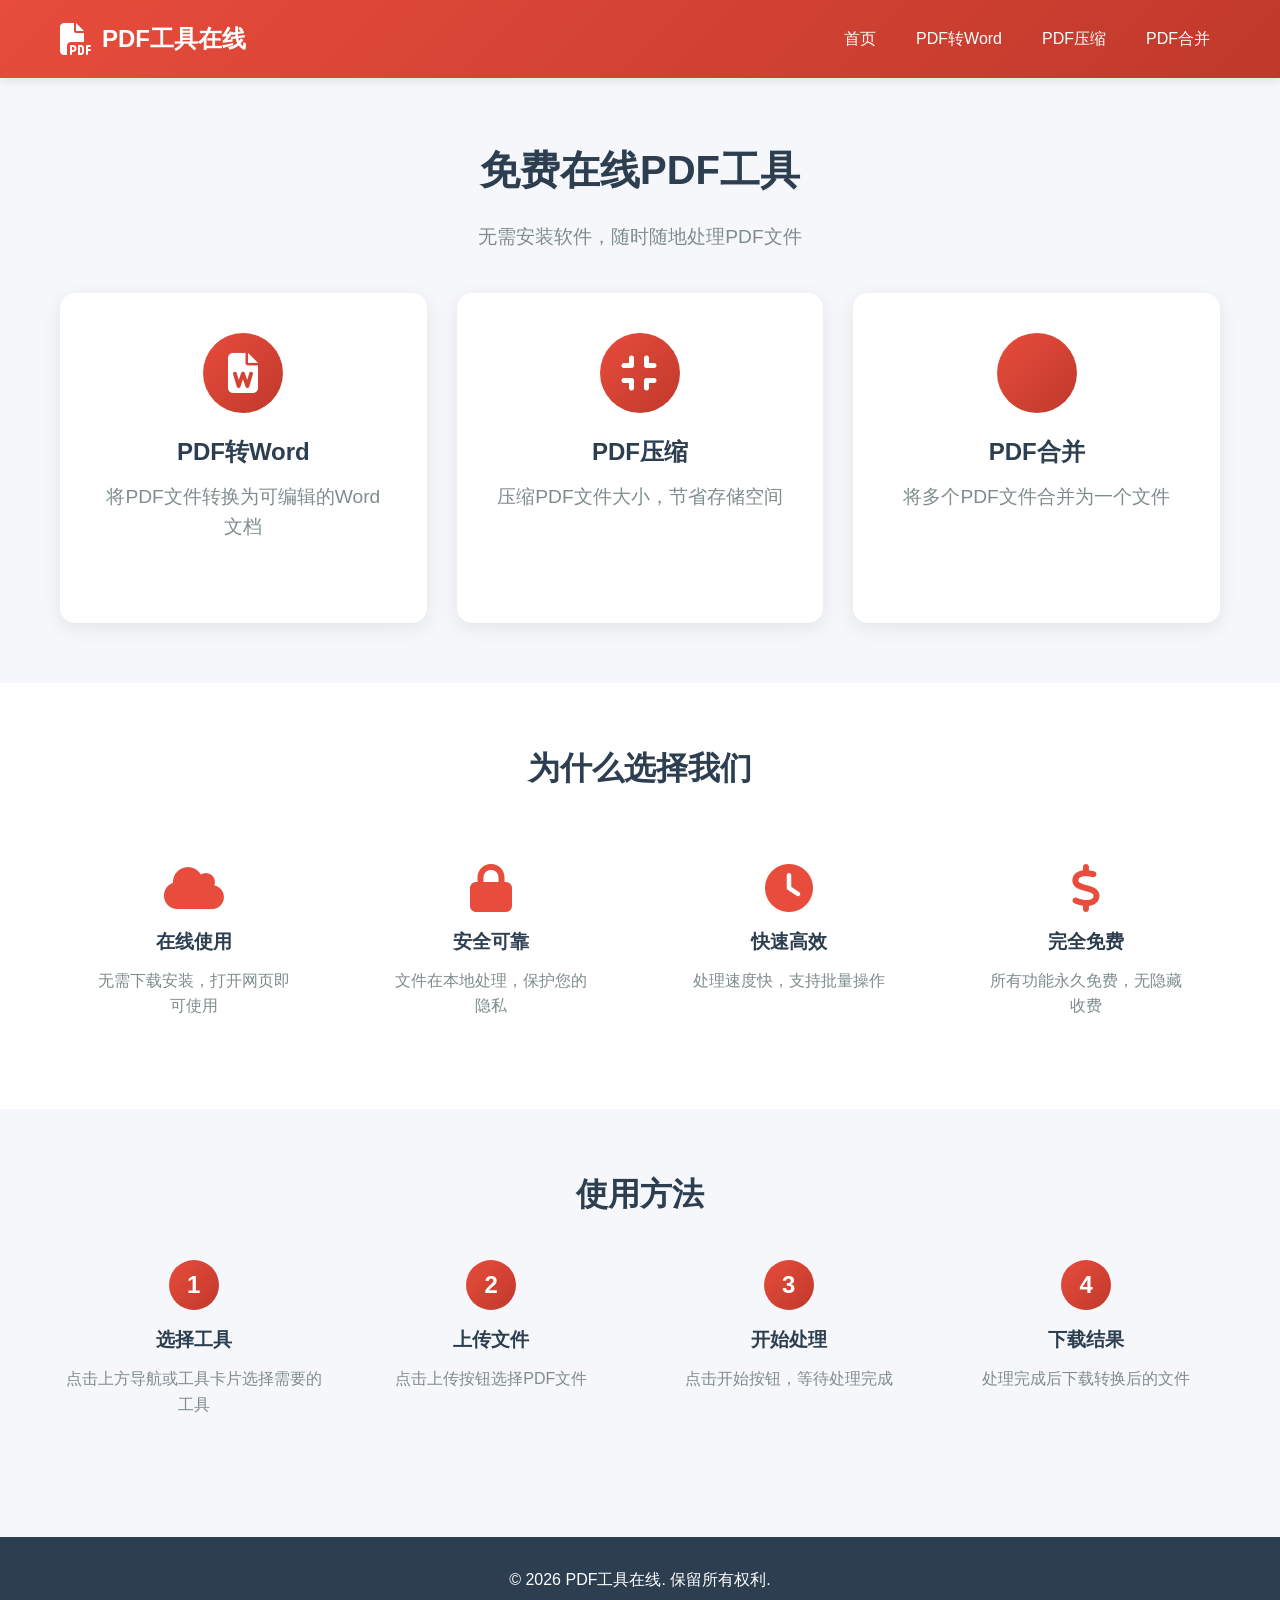
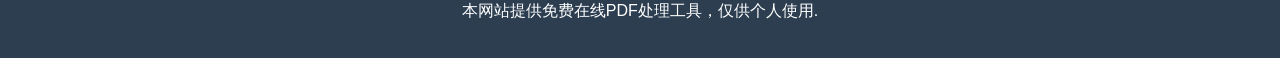
==== index.html @ a797d69a "Add files via upload" ====
<!DOCTYPE html>
<html lang="zh-CN">
<head>
    <meta charset="UTF-8">
    <meta name="viewport" content="width=device-width, initial-scale=1.0">
    <title>PDF工具在线 - 免费PDF转换工具</title>
    <meta name="description" content="免费在线PDF工具：PDF转Word、PDF压缩、PDF合并等，无需安装软件，完全免费">
    <link rel="stylesheet" href="style.css">
    <link href="https://cdnjs.cloudflare.com/ajax/libs/font-awesome/6.4.0/css/all.min.css" rel="stylesheet">
</head>
<body>
    <header>
        <div class="container">
            <div class="logo">
                <i class="fas fa-file-pdf"></i>
                <h1>PDF工具在线</h1>
            </div>
            <nav>
                <ul>
                    <li><a href="index.html">首页</a></li>
                    <li><a href="pdf-to-word.html">PDF转Word</a></li>
                    <li><a href="pdf-compress.html">PDF压缩</a></li>
                    <li><a href="pdf-merge.html">PDF合并</a></li>
                </ul>
            </nav>
        </div>
    </header>

    <main>
        <section class="hero">
            <div class="container">
                <h2>免费在线PDF工具</h2>
                <p>无需安装软件，随时随地处理PDF文件</p>
                <div class="tools-grid">
                    <div class="tool-card" onclick="window.location.href='pdf-to-word.html'">
                        <div class="tool-icon">
                            <i class="fas fa-file-word"></i>
                        </div>
                        <h3>PDF转Word</h3>
                        <p>将PDF文件转换为可编辑的Word文档</p>
                    </div>
                    <div class="tool-card" onclick="window.location.href='pdf-compress.html'">
                        <div class="tool-icon">
                            <i class="fas fa-compress"></i>
                        </div>
                        <h3>PDF压缩</h3>
                        <p>压缩PDF文件大小，节省存储空间</p>
                    </div>
                    <div class="tool-card" onclick="window.location.href='pdf-merge.html'">
                        <div class="tool-icon">
                            <i class="fas fa-file-merge"></i>
                        </div>
                        <h3>PDF合并</h3>
                        <p>将多个PDF文件合并为一个文件</p>
                    </div>
                </div>
            </div>
        </section>

        <section class="features">
            <div class="container">
                <h2>为什么选择我们</h2>
                <div class="features-grid">
                    <div class="feature-item">
                        <i class="fas fa-cloud"></i>
                        <h3>在线使用</h3>
                        <p>无需下载安装，打开网页即可使用</p>
                    </div>
                    <div class="feature-item">
                        <i class="fas fa-lock"></i>
                        <h3>安全可靠</h3>
                        <p>文件在本地处理，保护您的隐私</p>
                    </div>
                    <div class="feature-item">
                        <i class="fas fa-clock"></i>
                        <h3>快速高效</h3>
                        <p>处理速度快，支持批量操作</p>
                    </div>
                    <div class="feature-item">
                        <i class="fas fa-dollar-sign"></i>
                        <h3>完全免费</h3>
                        <p>所有功能永久免费，无隐藏收费</p>
                    </div>
                </div>
            </div>
        </section>

        <section class="how-it-works">
            <div class="container">
                <h2>使用方法</h2>
                <div class="steps">
                    <div class="step">
                        <span class="step-number">1</span>
                        <h3>选择工具</h3>
                        <p>点击上方导航或工具卡片选择需要的工具</p>
                    </div>
                    <div class="step">
                        <span class="step-number">2</span>
                        <h3>上传文件</h3>
                        <p>点击上传按钮选择PDF文件</p>
                    </div>
                    <div class="step">
                        <span class="step-number">3</span>
                        <h3>开始处理</h3>
                        <p>点击开始按钮，等待处理完成</p>
                    </div>
                    <div class="step">
                        <span class="step-number">4</span>
                        <h3>下载结果</h3>
                        <p>处理完成后下载转换后的文件</p>
                    </div>
                </div>
            </div>
        </section>
    </main>

    <footer>
        <div class="container">
            <p>&copy; 2026 PDF工具在线. 保留所有权利.</p>
            <p>本网站提供免费在线PDF处理工具，仅供个人使用.</p>
        </div>
    </footer>

    <script src="script.js"></script>
</body>
</html>
---- style.css ----
* {
    margin: 0;
    padding: 0;
    box-sizing: border-box;
}

body {
    font-family: 'Segoe UI', Tahoma, Geneva, Verdana, sans-serif;
    line-height: 1.6;
    color: #333;
    background-color: #f5f7fa;
}

.container {
    max-width: 1200px;
    margin: 0 auto;
    padding: 0 20px;
}

header {
    background: linear-gradient(135deg, #e74c3c 0%, #c0392b 100%);
    color: #fff;
    padding: 20px 0;
    box-shadow: 0 2px 10px rgba(0,0,0,0.1);
}

header .container {
    display: flex;
    justify-content: space-between;
    align-items: center;
}

.logo {
    display: flex;
    align-items: center;
    gap: 10px;
}

.logo i {
    font-size: 2rem;
}

.logo h1 {
    font-size: 1.5rem;
}

nav ul {
    display: flex;
    gap: 20px;
    list-style: none;
}

nav a {
    color: #fff;
    text-decoration: none;
    font-weight: 500;
    padding: 5px 10px;
    border-radius: 5px;
    transition: background 0.3s;
}

nav a:hover {
    background: rgba(255,255,255,0.2);
}

.hero {
    padding: 60px 0;
    text-align: center;
}

.hero h2 {
    font-size: 2.5rem;
    margin-bottom: 20px;
    color: #2c3e50;
}

.hero p {
    font-size: 1.2rem;
    margin-bottom: 40px;
    color: #7f8c8d;
}

.tools-grid {
    display: grid;
    grid-template-columns: repeat(auto-fit, minmax(300px, 1fr));
    gap: 30px;
}

.tool-card {
    background: #fff;
    padding: 40px;
    border-radius: 15px;
    box-shadow: 0 5px 20px rgba(0,0,0,0.08);
    cursor: pointer;
    transition: transform 0.3s, box-shadow 0.3s;
}

.tool-card:hover {
    transform: translateY(-5px);
    box-shadow: 0 10px 30px rgba(0,0,0,0.15);
}

.tool-icon {
    width: 80px;
    height: 80px;
    background: linear-gradient(135deg, #e74c3c 0%, #c0392b 100%);
    border-radius: 50%;
    display: flex;
    align-items: center;
    justify-content: center;
    margin: 0 auto 20px;
}

.tool-icon i {
    font-size: 2.5rem;
    color: #fff;
}

.tool-card h3 {
    font-size: 1.5rem;
    margin-bottom: 10px;
    color: #2c3e50;
}

.tool-card p {
    color: #7f8c8d;
}

.features {
    padding: 60px 0;
    background: #fff;
}

.features h2 {
    text-align: center;
    font-size: 2rem;
    margin-bottom: 40px;
    color: #2c3e50;
}

.features-grid {
    display: grid;
    grid-template-columns: repeat(auto-fit, minmax(250px, 1fr));
    gap: 30px;
}

.feature-item {
    text-align: center;
    padding: 30px;
}

.feature-item i {
    font-size: 3rem;
    color: #e74c3c;
    margin-bottom: 15px;
}

.feature-item h3 {
    font-size: 1.2rem;
    margin-bottom: 10px;
    color: #2c3e50;
}

.feature-item p {
    color: #7f8c8d;
}

.how-it-works {
    padding: 60px 0;
}

.how-it-works h2 {
    text-align: center;
    font-size: 2rem;
    margin-bottom: 40px;
    color: #2c3e50;
}

.steps {
    display: grid;
    grid-template-columns: repeat(auto-fit, minmax(200px, 1fr));
    gap: 30px;
}

.step {
    text-align: center;
    position: relative;
}

.step-number {
    display: inline-block;
    width: 50px;
    height: 50px;
    background: linear-gradient(135deg, #e74c3c 0%, #c0392b 100%);
    color: #fff;
    border-radius: 50%;
    line-height: 50px;
    font-size: 1.5rem;
    font-weight: bold;
    margin-bottom: 15px;
}

.step h3 {
    font-size: 1.2rem;
    margin-bottom: 10px;
    color: #2c3e50;
}

.step p {
    color: #7f8c8d;
}

.tool-page {
    padding: 40px 0;
}

.tool-page h2 {
    font-size: 2rem;
    margin-bottom: 10px;
    color: #2c3e50;
}

.tool-page p {
    color: #7f8c8d;
    margin-bottom: 30px;
}

.tool-container {
    background: #fff;
    padding: 40px;
    border-radius: 15px;
    box-shadow: 0 5px 20px rgba(0,0,0,0.08);
}

.upload-area {
    border: 3px dashed #ddd;
    border-radius: 15px;
    padding: 60px 20px;
    text-align: center;
    cursor: pointer;
    transition: border-color 0.3s, background 0.3s;
}

.upload-area:hover,
.upload-area.dragover {
    border-color: #e74c3c;
    background: #fef5f5;
}

.upload-icon {
    width: 100px;
    height: 100px;
    background: #f5f7fa;
    border-radius: 50%;
    display: flex;
    align-items: center;
    justify-content: center;
    margin: 0 auto 20px;
}

.upload-icon i {
    font-size: 3rem;
    color: #e74c3c;
}

.upload-area p {
    font-size: 1.2rem;
    color: #7f8c8d;
}

.upload-area input[type="file"] {
    display: none;
}

.compression-options {
    margin: 30px 0;
    padding: 20px;
    background: #f5f7fa;
    border-radius: 10px;
}

.compression-options h3 {
    margin-bottom: 15px;
    color: #2c3e50;
}

.options {
    display: flex;
    gap: 30px;
    flex-wrap: wrap;
}

.options label {
    display: flex;
    align-items: center;
    gap: 8px;
    cursor: pointer;
    padding: 10px 15px;
    background: #fff;
    border-radius: 8px;
    transition: background 0.3s;
}

.options label:hover {
    background: #fef5f5;
}

.options input[type="radio"] {
    accent-color: #e74c3c;
}

.file-list {
    margin: 30px 0;
}

.file-list h3 {
    margin-bottom: 15px;
    color: #2c3e50;
}

.file-list ul {
    list-style: none;
}

.file-list li {
    display: flex;
    justify-content: space-between;
    align-items: center;
    padding: 15px;
    background: #f5f7fa;
    border-radius: 8px;
    margin-bottom: 10px;
}

.file-list li:last-child {
    margin-bottom: 0;
}

.file-list .file-name {
    display: flex;
    align-items: center;
    gap: 10px;
}

.file-list .file-name i {
    color: #e74c3c;
}

.file-list .remove-btn {
    background: #e74c3c;
    color: #fff;
    border: none;
    padding: 8px 15px;
    border-radius: 5px;
    cursor: pointer;
    transition: background 0.3s;
}

.file-list .remove-btn:hover {
    background: #c0392b;
}

.actions {
    display: flex;
    gap: 20px;
    margin: 30px 0;
}

.btn {
    padding: 15px 30px;
    border: none;
    border-radius: 8px;
    font-size: 1.1rem;
    font-weight: 500;
    cursor: pointer;
    transition: transform 0.3s, box-shadow 0.3s;
    display: flex;
    align-items: center;
    gap: 10px;
}

.btn-primary {
    background: linear-gradient(135deg, #e74c3c 0%, #c0392b 100%);
    color: #fff;
}

.btn-primary:hover {
    transform: translateY(-2px);
    box-shadow: 0 5px 15px rgba(231, 76, 60, 0.4);
}

.btn-secondary {
    background: #ecf0f1;
    color: #2c3e50;
}

.btn-secondary:hover {
    background: #bdc3c7;
}

.progress {
    margin: 30px 0;
    display: none;
}

.progress.show {
    display: block;
}

.progress-bar {
    height: 20px;
    background: #ecf0f1;
    border-radius: 10px;
    overflow: hidden;
}

.progress-bar::after {
    content: '';
    display: block;
    height: 100%;
    background: linear-gradient(135deg, #e74c3c 0%, #c0392b 100%);
    width: 0%;
    transition: width 0.3s;
}

.progress.show .progress-bar::after {
    animation: progress 2s ease-in-out forwards;
}

@keyframes progress {
    0% { width: 0%; }
    50% { width: 70%; }
    100% { width: 100%; }
}

.progress-text {
    display: block;
    text-align: center;
    margin-top: 10px;
    color: #e74c3c;
    font-weight: 500;
}

.results {
    margin: 30px 0;
    display: none;
}

.results.show {
    display: block;
}

.results h3 {
    margin-bottom: 15px;
    color: #2c3e50;
}

.result-item {
    display: flex;
    justify-content: space-between;
    align-items: center;
    padding: 20px;
    background: #d5f5e3;
    border-radius: 10px;
    margin-bottom: 15px;
}

.result-item .success-icon {
    font-size: 2rem;
    color: #27ae60;
}

.result-item .download-btn {
    background: #27ae60;
    color: #fff;
    padding: 12px 25px;
    border-radius: 8px;
    text-decoration: none;
    font-weight: 500;
    transition: background 0.3s;
}

.result-item .download-btn:hover {
    background: #2ecc71;
}

.tips {
    margin-top: 40px;
    padding: 30px;
    background: #fef9e7;
    border-radius: 10px;
    border-left: 5px solid #f39c12;
}

.tips h3 {
    margin-bottom: 15px;
    color: #2c3e50;
}

.tips ul {
    padding-left: 20px;
}

.tips li {
    margin-bottom: 10px;
    color: #7f8c8d;
}

footer {
    background: #2c3e50;
    color: #fff;
    text-align: center;
    padding: 30px 0;
    margin-top: 60px;
}

footer p {
    margin-bottom: 5px;
}

@media (max-width: 768px) {
    header .container {
        flex-direction: column;
        gap: 15px;
    }

    nav ul {
        gap: 10px;
    }

    .hero h2 {
        font-size: 1.8rem;
    }

    .tools-grid {
        grid-template-columns: 1fr;
    }

    .features-grid {
        grid-template-columns: 1fr;
    }

    .steps {
        grid-template-columns: 1fr;
    }

    .actions {
        flex-direction: column;
    }

    .btn {
        width: 100%;
        justify-content: center;
    }

    .options {
        flex-direction: column;
    }
}
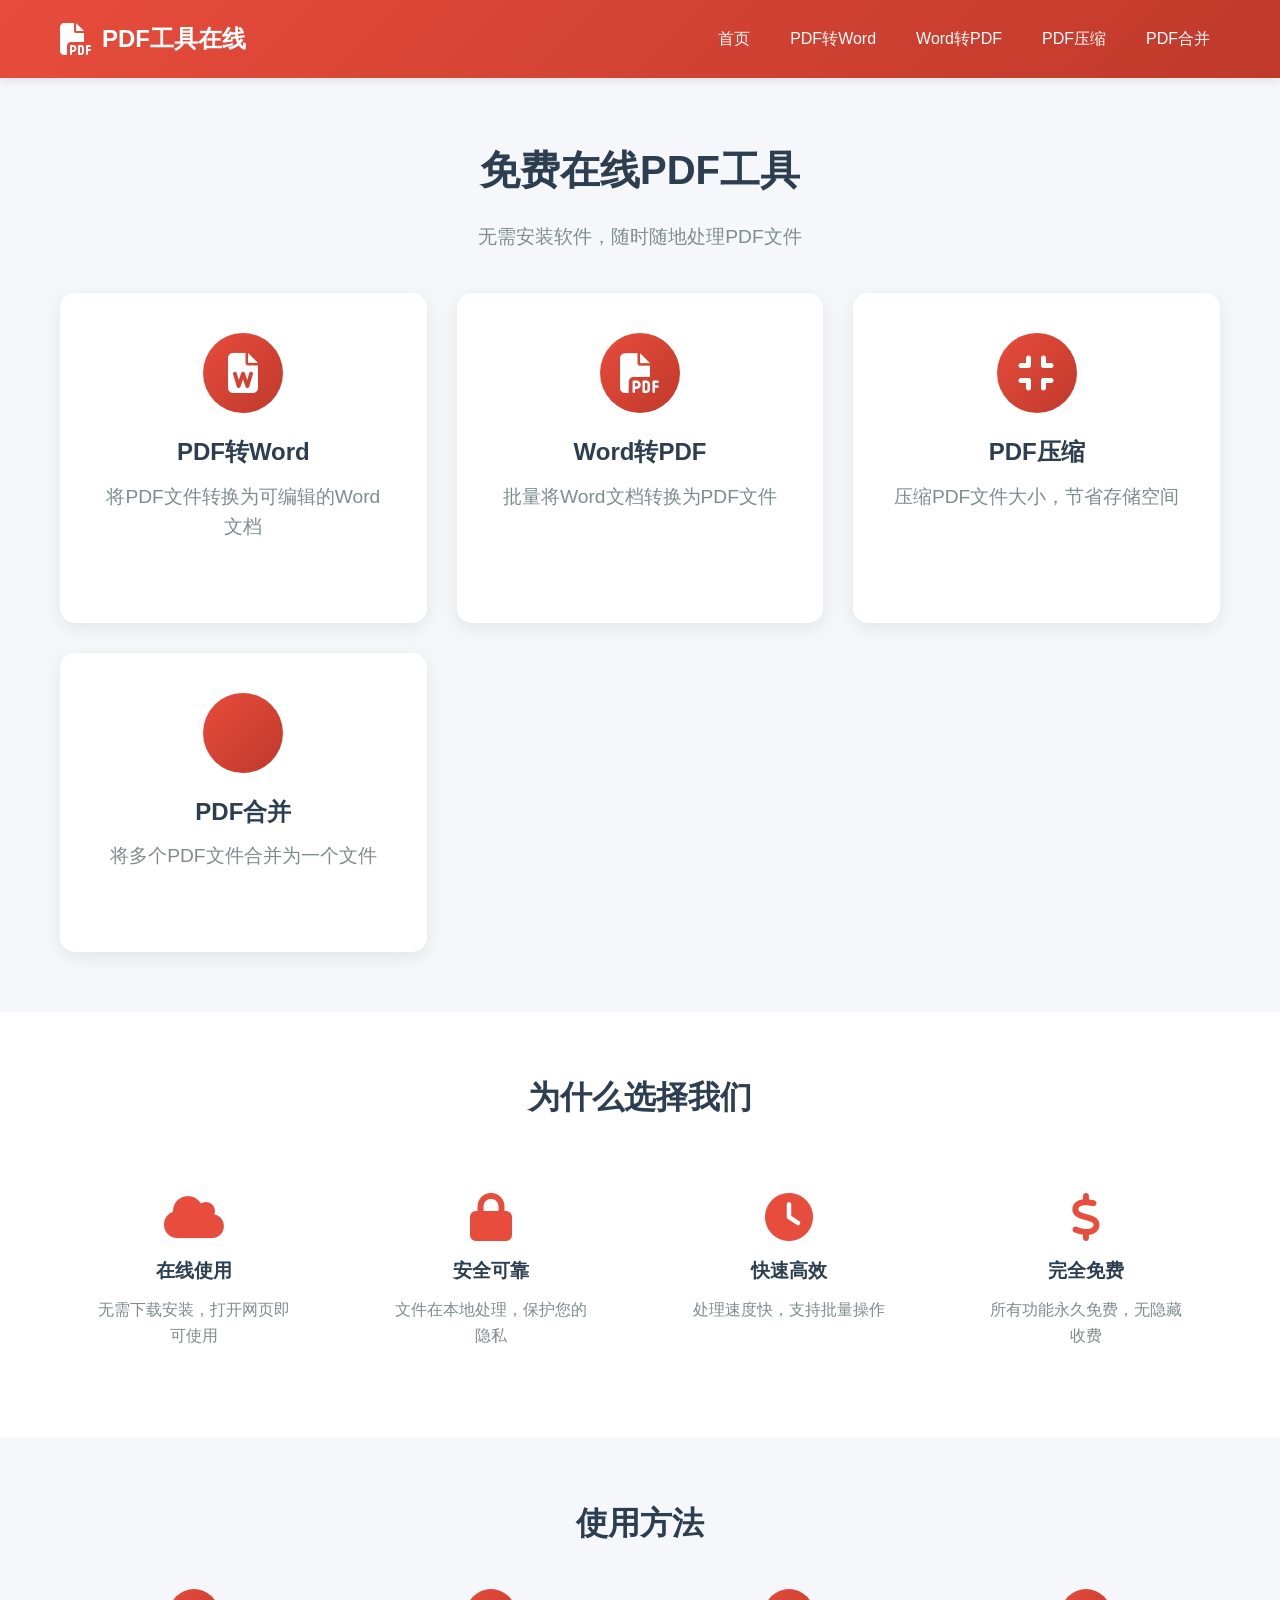
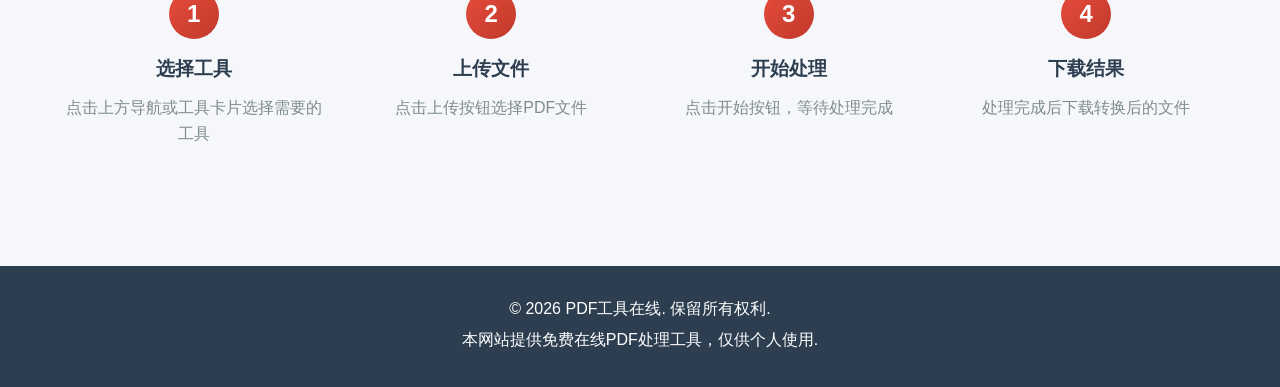
==== commit 3a2a53e6: "Add files via upload 添加了新功能" ====
--- a/index.html
+++ b/index.html
@@ -19,6 +19,7 @@
                 <ul>
                     <li><a href="index.html">首页</a></li>
                     <li><a href="pdf-to-word.html">PDF转Word</a></li>
+                    <li><a href="word-to-pdf.html">Word转PDF</a></li>
                     <li><a href="pdf-compress.html">PDF压缩</a></li>
                     <li><a href="pdf-merge.html">PDF合并</a></li>
                 </ul>
@@ -38,6 +39,13 @@
                         </div>
                         <h3>PDF转Word</h3>
                         <p>将PDF文件转换为可编辑的Word文档</p>
+                    </div>
+                    <div class="tool-card" onclick="window.location.href='word-to-pdf.html'">
+                        <div class="tool-icon">
+                            <i class="fas fa-file-pdf"></i>
+                        </div>
+                        <h3>Word转PDF</h3>
+                        <p>批量将Word文档转换为PDF文件</p>
                     </div>
                     <div class="tool-card" onclick="window.location.href='pdf-compress.html'">
                         <div class="tool-icon">
